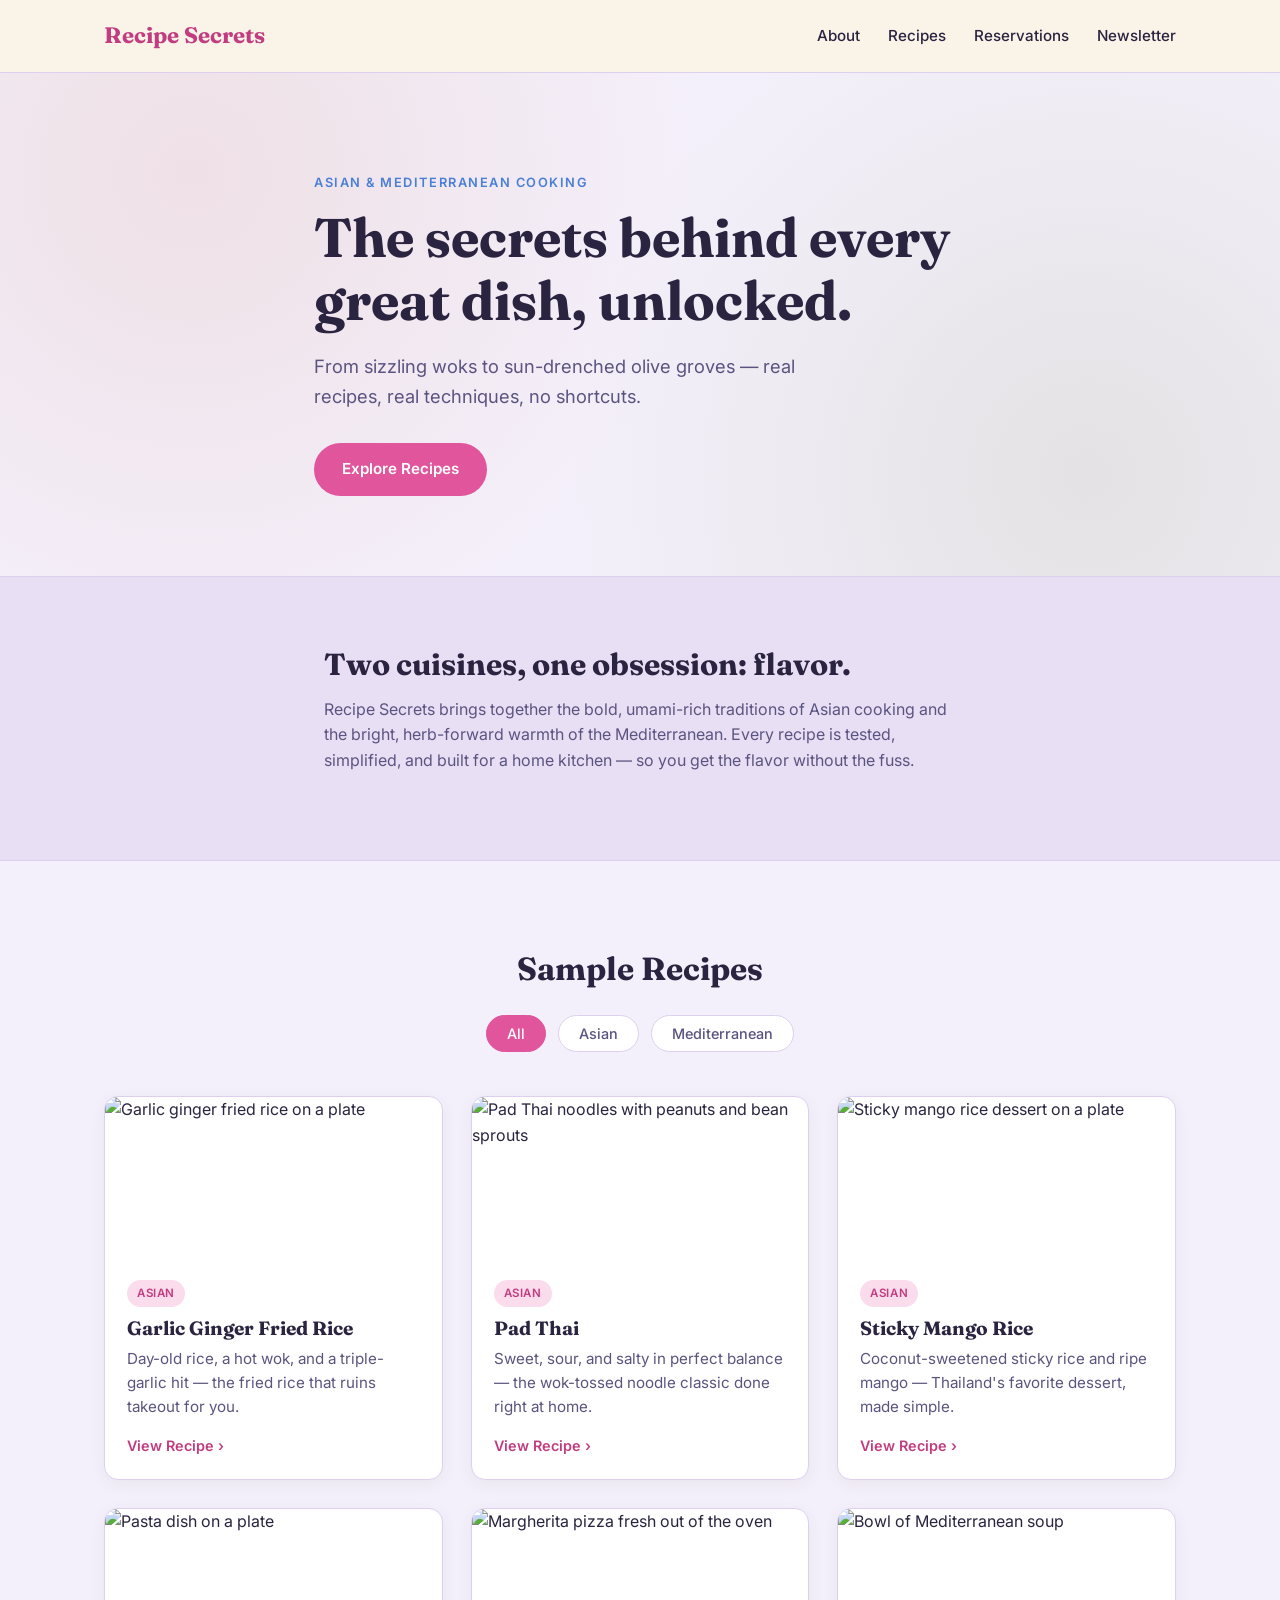
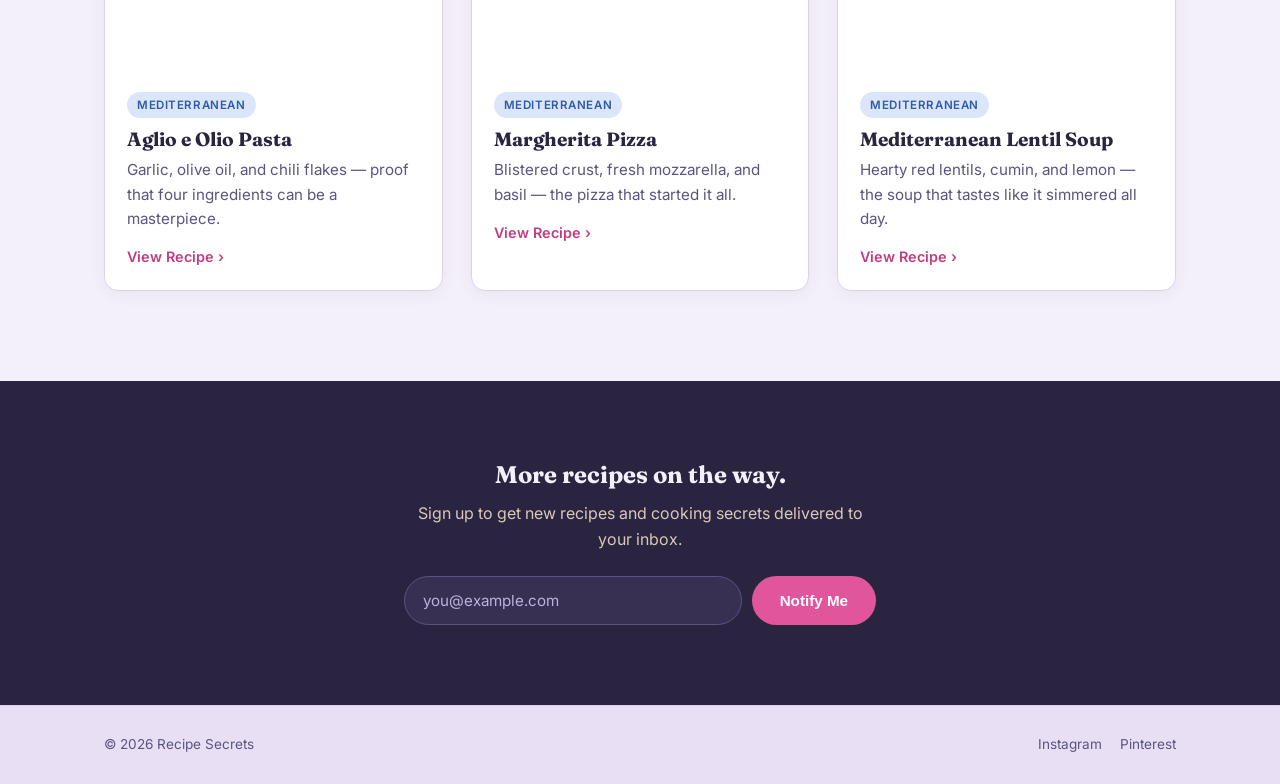
==== index.html @ 4d6f01ff "Initial commit: version 1 Co-Authored-By: Claude Sonnet 5 <noreply@anthropic.com>" ====
<!DOCTYPE html>
<html lang="en">
<head>
<meta charset="UTF-8">
<meta name="viewport" content="width=device-width, initial-scale=1.0">
<title>Recipe Secrets — Asian &amp; Mediterranean Cooking</title>
<link rel="preconnect" href="https://fonts.googleapis.com">
<link rel="preconnect" href="https://fonts.gstatic.com" crossorigin>
<link href="https://fonts.googleapis.com/css2?family=Fraunces:opsz,wght@9..144,500;9..144,600;9..144,700&family=Inter:wght@400;500;600&display=swap" rel="stylesheet">
<link rel="stylesheet" href="style.css">
</head>
<body>

<header class="site-header">
  <div class="wrap header-inner">
    <a href="#top" class="logo">Recipe Secrets</a>
    <nav class="nav">
      <a href="#about">About</a>
      <a href="#recipes">Recipes</a>
      <a href="booking.html">Reservations</a>
      <a href="#newsletter">Newsletter</a>
    </nav>
  </div>
</header>

<main>

  <section class="hero" id="top">
    <div class="wrap hero-inner">
      <p class="eyebrow">Asian &amp; Mediterranean Cooking</p>
      <h1>The secrets behind every great dish, unlocked.</h1>
      <p class="hero-sub">From sizzling woks to sun-drenched olive groves — real recipes, real techniques, no shortcuts.</p>
      <a href="#recipes" class="btn btn-primary">Explore Recipes</a>
    </div>
  </section>

  <section class="about" id="about">
    <div class="wrap about-inner">
      <h2>Two cuisines, one obsession: flavor.</h2>
      <p>Recipe Secrets brings together the bold, umami-rich traditions of Asian cooking and the bright, herb-forward warmth of the Mediterranean. Every recipe is tested, simplified, and built for a home kitchen — so you get the flavor without the fuss.</p>
    </div>
  </section>

  <section class="recipes" id="recipes">
    <div class="wrap">
      <h2>Sample Recipes</h2>
      <div class="filters" role="tablist" aria-label="Filter recipes by cuisine">
        <button class="filter-btn active" data-filter="all" role="tab" aria-selected="true">All</button>
        <button class="filter-btn" data-filter="asian" role="tab" aria-selected="false">Asian</button>
        <button class="filter-btn" data-filter="mediterranean" role="tab" aria-selected="false">Mediterranean</button>
      </div>

      <div class="recipe-grid" id="recipe-grid">

        <article class="recipe-card" data-cuisine="asian">
          <img class="recipe-img" src="https://images.unsplash.com/photo-1578160112054-954a67602b88?auto=format&fit=crop&w=800&q=80" alt="Garlic ginger fried rice on a plate">
          <div class="recipe-body">
            <span class="tag tag-asian">Asian</span>
            <h3>Garlic Ginger Fried Rice</h3>
            <p class="teaser">Day-old rice, a hot wok, and a triple-garlic hit — the fried rice that ruins takeout for you.</p>
            <details>
              <summary>View Recipe</summary>
              <div class="recipe-detail">
                <h4>Ingredients</h4>
                <ul>
                  <li>3 cups day-old cooked rice</li>
                  <li>4 cloves garlic, minced</li>
                  <li>1 tbsp fresh ginger, minced</li>
                  <li>2 eggs, beaten</li>
                  <li>3 tbsp soy sauce</li>
                  <li>2 spring onions, sliced</li>
                  <li>2 tbsp neutral oil</li>
                </ul>
                <h4>Steps</h4>
                <ol>
                  <li>Heat oil in a wok over high heat until shimmering.</li>
                  <li>Add garlic and ginger, stir-fry 20 seconds until fragrant.</li>
                  <li>Push aside, scramble in eggs until just set.</li>
                  <li>Add rice, breaking up clumps, tossing to coat for 3–4 minutes.</li>
                  <li>Stir in soy sauce, toss another minute, top with spring onions.</li>
                </ol>
              </div>
            </details>
          </div>
        </article>

        <article class="recipe-card" data-cuisine="asian">
          <img class="recipe-img" src="https://images.unsplash.com/photo-1754586254034-4d2566ea5854?auto=format&fit=crop&w=800&q=80" alt="Pad Thai noodles with peanuts and bean sprouts">
          <div class="recipe-body">
            <span class="tag tag-asian">Asian</span>
            <h3>Pad Thai</h3>
            <p class="teaser">Sweet, sour, and salty in perfect balance — the wok-tossed noodle classic done right at home.</p>
            <details>
              <summary>View Recipe</summary>
              <div class="recipe-detail">
                <h4>Ingredients</h4>
                <ul>
                  <li>200g flat rice noodles</li>
                  <li>200g shrimp or tofu</li>
                  <li>2 eggs</li>
                  <li>3 tbsp tamarind paste</li>
                  <li>2 tbsp fish sauce, 2 tbsp palm sugar</li>
                  <li>Bean sprouts, crushed peanuts, lime wedges</li>
                </ul>
                <h4>Steps</h4>
                <ol>
                  <li>Soak rice noodles in warm water until pliable, drain.</li>
                  <li>Stir-fry shrimp or tofu in hot oil until nearly done, push aside.</li>
                  <li>Scramble in eggs, then add noodles and sauce mixture.</li>
                  <li>Toss until noodles absorb the sauce, fold in bean sprouts.</li>
                  <li>Top with crushed peanuts and a squeeze of lime.</li>
                </ol>
              </div>
            </details>
          </div>
        </article>

        <article class="recipe-card" data-cuisine="asian">
          <img class="recipe-img" src="https://images.unsplash.com/photo-1711161988375-da7eff032e45?auto=format&fit=crop&w=800&q=80" alt="Sticky mango rice dessert on a plate">
          <div class="recipe-body">
            <span class="tag tag-asian">Asian</span>
            <h3>Sticky Mango Rice</h3>
            <p class="teaser">Coconut-sweetened sticky rice and ripe mango — Thailand's favorite dessert, made simple.</p>
            <details>
              <summary>View Recipe</summary>
              <div class="recipe-detail">
                <h4>Ingredients</h4>
                <ul>
                  <li>1 cup glutinous rice, soaked overnight</li>
                  <li>1 cup coconut milk</li>
                  <li>3 tbsp sugar, 1/2 tsp salt</li>
                  <li>2 ripe mangoes, sliced</li>
                  <li>1 tbsp toasted sesame seeds</li>
                </ul>
                <h4>Steps</h4>
                <ol>
                  <li>Steam soaked rice for 20–25 minutes until tender.</li>
                  <li>Warm coconut milk with sugar and salt until dissolved.</li>
                  <li>Fold most of the coconut milk into the hot rice, rest 10 minutes.</li>
                  <li>Plate rice with sliced mango, drizzle remaining coconut milk.</li>
                  <li>Sprinkle with toasted sesame seeds.</li>
                </ol>
              </div>
            </details>
          </div>
        </article>

        <article class="recipe-card" data-cuisine="mediterranean">
          <img class="recipe-img" src="https://images.unsplash.com/photo-1605888969139-42cca4308aa2?auto=format&fit=crop&w=800&q=80" alt="Pasta dish on a plate">
          <div class="recipe-body">
            <span class="tag tag-med">Mediterranean</span>
            <h3>Aglio e Olio Pasta</h3>
            <p class="teaser">Garlic, olive oil, and chili flakes — proof that four ingredients can be a masterpiece.</p>
            <details>
              <summary>View Recipe</summary>
              <div class="recipe-detail">
                <h4>Ingredients</h4>
                <ul>
                  <li>400g spaghetti</li>
                  <li>6 cloves garlic, thinly sliced</li>
                  <li>1/2 cup olive oil</li>
                  <li>1 tsp red chili flakes</li>
                  <li>Fresh parsley, chopped</li>
                  <li>Parmesan, to serve</li>
                </ul>
                <h4>Steps</h4>
                <ol>
                  <li>Cook spaghetti in salted water until al dente, reserve 1 cup pasta water.</li>
                  <li>Gently fry garlic in olive oil until golden, not browned.</li>
                  <li>Add chili flakes, then toss in drained pasta.</li>
                  <li>Loosen with pasta water until glossy, stir in parsley.</li>
                  <li>Finish with grated parmesan.</li>
                </ol>
              </div>
            </details>
          </div>
        </article>

        <article class="recipe-card" data-cuisine="mediterranean">
          <img class="recipe-img" src="https://images.unsplash.com/photo-1607811253515-57ef7723099d?auto=format&fit=crop&w=800&q=80" alt="Margherita pizza fresh out of the oven">
          <div class="recipe-body">
            <span class="tag tag-med">Mediterranean</span>
            <h3>Margherita Pizza</h3>
            <p class="teaser">Blistered crust, fresh mozzarella, and basil — the pizza that started it all.</p>
            <details>
              <summary>View Recipe</summary>
              <div class="recipe-detail">
                <h4>Ingredients</h4>
                <ul>
                  <li>1 pizza dough ball</li>
                  <li>1/2 cup crushed tomatoes</li>
                  <li>125g fresh mozzarella, torn</li>
                  <li>Fresh basil leaves</li>
                  <li>2 tbsp olive oil</li>
                  <li>Salt, to taste</li>
                </ul>
                <h4>Steps</h4>
                <ol>
                  <li>Preheat oven with a pizza stone or tray to its highest setting.</li>
                  <li>Stretch dough into a round, spread with crushed tomatoes.</li>
                  <li>Scatter mozzarella evenly over the sauce.</li>
                  <li>Bake 8–10 minutes until the crust blisters and cheese bubbles.</li>
                  <li>Top with fresh basil and a drizzle of olive oil.</li>
                </ol>
              </div>
            </details>
          </div>
        </article>

        <article class="recipe-card" data-cuisine="mediterranean">
          <img class="recipe-img" src="https://images.unsplash.com/photo-1608930532174-18ff53f01438?auto=format&fit=crop&w=800&q=80" alt="Bowl of Mediterranean soup">
          <div class="recipe-body">
            <span class="tag tag-med">Mediterranean</span>
            <h3>Mediterranean Lentil Soup</h3>
            <p class="teaser">Hearty red lentils, cumin, and lemon — the soup that tastes like it simmered all day.</p>
            <details>
              <summary>View Recipe</summary>
              <div class="recipe-detail">
                <h4>Ingredients</h4>
                <ul>
                  <li>1.5 cups red lentils, rinsed</li>
                  <li>1 onion, diced</li>
                  <li>2 carrots, diced</li>
                  <li>2 tsp cumin, 1 tsp paprika</li>
                  <li>6 cups vegetable stock</li>
                  <li>Juice of 1 lemon</li>
                </ul>
                <h4>Steps</h4>
                <ol>
                  <li>Sauté onion and carrots in olive oil until soft.</li>
                  <li>Stir in cumin and paprika, cook 1 minute until fragrant.</li>
                  <li>Add lentils and stock, simmer 20–25 minutes until tender.</li>
                  <li>Blend partially for a thicker texture, if desired.</li>
                  <li>Finish with lemon juice before serving.</li>
                </ol>
              </div>
            </details>
          </div>
        </article>

      </div>
    </div>
  </section>

  <section class="newsletter" id="newsletter">
    <div class="wrap newsletter-inner">
      <h2>More recipes on the way.</h2>
      <p>Sign up to get new recipes and cooking secrets delivered to your inbox.</p>
      <form class="newsletter-form" id="newsletter-form">
        <input type="email" placeholder="you@example.com" required aria-label="Email address">
        <button type="submit" class="btn btn-primary">Notify Me</button>
      </form>
      <p class="form-note" id="form-note" hidden>Thanks! We'll be in touch.</p>
    </div>
  </section>

</main>

<footer class="site-footer">
  <div class="wrap footer-inner">
    <span>© 2026 Recipe Secrets</span>
    <div class="socials">
      <a href="#" aria-label="Instagram">Instagram</a>
      <a href="#" aria-label="Pinterest">Pinterest</a>
    </div>
  </div>
</footer>

<script src="script.js"></script>
</body>
</html>
---- style.css ----
:root {
  --cream: #f4f0fb;
  --cream-dark: #e8dff5;
  --brown: #2a2440;
  --brown-soft: #5b5480;
  --terracotta: #e0559b;
  --terracotta-dark: #c23d80;
  --olive: #4a7fd6;
  --border: #ddd0ee;
  --radius: 14px;
  --font-display: "Fraunces", serif;
  --font-body: "Inter", sans-serif;
}

* { box-sizing: border-box; }

html { scroll-behavior: smooth; }

body {
  margin: 0;
  font-family: var(--font-body);
  color: var(--brown);
  background: var(--cream);
  line-height: 1.6;
}

.wrap {
  max-width: 1120px;
  margin: 0 auto;
  padding: 0 24px;
}

h1, h2, h3, h4 {
  font-family: var(--font-display);
  color: var(--brown);
  margin: 0 0 0.5em;
  line-height: 1.15;
}

p { margin: 0 0 1em; color: var(--brown-soft); }

a { color: inherit; }

/* Header */
.site-header {
  position: sticky;
  top: 0;
  z-index: 10;
  background: rgba(250, 243, 231, 0.92);
  backdrop-filter: blur(6px);
  border-bottom: 1px solid var(--border);
}

.header-inner {
  display: flex;
  align-items: center;
  justify-content: space-between;
  padding-top: 18px;
  padding-bottom: 18px;
}

.logo {
  font-family: var(--font-display);
  font-weight: 700;
  font-size: 1.4rem;
  text-decoration: none;
  color: var(--terracotta-dark);
}

.nav { display: flex; gap: 28px; }

.nav a {
  text-decoration: none;
  font-weight: 500;
  font-size: 0.95rem;
  color: var(--brown);
}

.nav a:hover { color: var(--terracotta-dark); }

/* Buttons */
.btn {
  display: inline-block;
  padding: 14px 28px;
  border-radius: 999px;
  font-weight: 600;
  text-decoration: none;
  font-size: 0.95rem;
  border: none;
  cursor: pointer;
}

.btn-primary {
  background: var(--terracotta);
  color: #fff;
  transition: background 0.15s ease;
}

.btn-primary:hover { background: var(--terracotta-dark); }

/* Hero */
.hero {
  padding: 100px 0 80px;
  background:
    radial-gradient(circle at 15% 20%, rgba(193,84,44,0.10), transparent 45%),
    radial-gradient(circle at 85% 80%, rgba(111,125,60,0.12), transparent 45%);
}

.hero-inner { max-width: 700px; }

.eyebrow {
  text-transform: uppercase;
  letter-spacing: 0.12em;
  font-size: 0.8rem;
  font-weight: 600;
  color: var(--olive);
  margin-bottom: 14px;
}

.hero h1 {
  font-size: clamp(2.2rem, 5vw, 3.4rem);
  margin-bottom: 20px;
}

.hero-sub {
  font-size: 1.15rem;
  margin-bottom: 32px;
  max-width: 540px;
}

/* About */
.about {
  padding: 70px 0;
  background: var(--cream-dark);
  border-top: 1px solid var(--border);
  border-bottom: 1px solid var(--border);
}

.about-inner { max-width: 680px; }

.about h2 { font-size: 1.9rem; }

/* Recipes */
.recipes { padding: 90px 0; }

.recipes h2 {
  font-size: 2rem;
  text-align: center;
  margin-bottom: 28px;
}

.filters {
  display: flex;
  justify-content: center;
  gap: 12px;
  margin-bottom: 44px;
}

.filter-btn {
  padding: 9px 20px;
  border-radius: 999px;
  border: 1px solid var(--border);
  background: #fff;
  color: var(--brown-soft);
  font-family: var(--font-body);
  font-weight: 500;
  font-size: 0.9rem;
  cursor: pointer;
  transition: all 0.15s ease;
}

.filter-btn:hover { border-color: var(--terracotta); }

.filter-btn.active {
  background: var(--terracotta);
  border-color: var(--terracotta);
  color: #fff;
}

.recipe-grid {
  display: grid;
  grid-template-columns: repeat(auto-fill, minmax(300px, 1fr));
  gap: 28px;
}

.recipe-card {
  background: #fff;
  border-radius: var(--radius);
  overflow: hidden;
  border: 1px solid var(--border);
  box-shadow: 0 4px 16px rgba(61, 43, 31, 0.06);
  display: flex;
  flex-direction: column;
}

.recipe-card.hidden { display: none; }

.recipe-img {
  height: 160px;
  display: block;
  width: 100%;
  object-fit: cover;
}

.recipe-body { padding: 22px; }

.tag {
  display: inline-block;
  font-size: 0.72rem;
  font-weight: 600;
  text-transform: uppercase;
  letter-spacing: 0.05em;
  padding: 4px 10px;
  border-radius: 999px;
  margin-bottom: 10px;
}

.tag-asian { background: #fbdcec; color: var(--terracotta-dark); }
.tag-med { background: #dbe6fa; color: #2f5ba8; }

.recipe-body h3 { font-size: 1.2rem; margin-bottom: 8px; }

.teaser { font-size: 0.95rem; margin-bottom: 14px; }

details summary {
  cursor: pointer;
  font-weight: 600;
  color: var(--terracotta-dark);
  font-size: 0.9rem;
  list-style: none;
}

details summary::-webkit-details-marker { display: none; }

details summary::after {
  content: " ›";
}

details[open] summary::after {
  content: " ˅";
}

.recipe-detail {
  margin-top: 16px;
  padding-top: 16px;
  border-top: 1px dashed var(--border);
}

.recipe-detail h4 {
  font-size: 0.85rem;
  text-transform: uppercase;
  letter-spacing: 0.04em;
  color: var(--olive);
  margin-bottom: 8px;
}

.recipe-detail ul, .recipe-detail ol {
  margin: 0 0 16px;
  padding-left: 20px;
  font-size: 0.92rem;
  color: var(--brown-soft);
}

.recipe-detail li { margin-bottom: 4px; }

/* Newsletter */
.newsletter {
  background: var(--brown);
  color: var(--cream);
  padding: 80px 0;
  text-align: center;
}

.newsletter-inner { max-width: 520px; margin: 0 auto; }

.newsletter h2 { color: var(--cream); }

.newsletter p { color: #d9c9b8; }

.newsletter-form {
  display: flex;
  gap: 10px;
  margin-top: 24px;
}

.newsletter-form input {
  flex: 1;
  padding: 14px 18px;
  border-radius: 999px;
  border: 1px solid #5b5480;
  background: #4a446e68;
  color: var(--cream);
  font-size: 0.95rem;
  font-family: var(--font-body);
}

.newsletter-form input::placeholder { color: #bcb3d9; }

.newsletter-form input:focus {
  outline: 2px solid var(--terracotta);
  outline-offset: 2px;
}

.form-note {
  margin-top: 16px;
  color: #a8c8f0;
  font-weight: 500;
}

/* Footer */
.site-footer {
  padding: 28px 0;
  background: var(--cream-dark);
  border-top: 1px solid var(--border);
}

.footer-inner {
  display: flex;
  justify-content: space-between;
  align-items: center;
  font-size: 0.85rem;
  color: var(--brown-soft);
}

.socials { display: flex; gap: 18px; }

.socials a { text-decoration: none; color: var(--brown-soft); }
.socials a:hover { color: var(--terracotta-dark); }

/* Booking page */
.booking-hero {
  padding: 90px 0 50px;
  text-align: center;
  background:
    radial-gradient(circle at 15% 20%, rgba(224,85,155,0.10), transparent 45%),
    radial-gradient(circle at 85% 80%, rgba(74,127,214,0.12), transparent 45%);
}

.booking-hero .hero-sub { margin: 0 auto; }

.booking-section { padding: 20px 0 90px; }

.booking-wrap {
  display: grid;
  grid-template-columns: 2fr 1fr;
  gap: 40px;
  align-items: start;
}

.booking-form {
  background: #fff;
  border: 1px solid var(--border);
  border-radius: var(--radius);
  padding: 32px;
  box-shadow: 0 4px 16px rgba(42, 36, 64, 0.06);
}

.form-row { margin-bottom: 20px; }

.form-row-split {
  display: grid;
  grid-template-columns: 1fr 1fr;
  gap: 16px;
}

.booking-form label {
  display: block;
  font-weight: 600;
  font-size: 0.9rem;
  margin-bottom: 6px;
  color: var(--brown);
}

.optional { font-weight: 400; color: var(--brown-soft); }

.booking-form input,
.booking-form select,
.booking-form textarea {
  width: 100%;
  padding: 12px 14px;
  border-radius: 8px;
  border: 1px solid var(--border);
  background: var(--cream);
  color: var(--brown);
  font-family: var(--font-body);
  font-size: 0.95rem;
}

.booking-form input:focus,
.booking-form select:focus,
.booking-form textarea:focus {
  outline: 2px solid var(--terracotta);
  outline-offset: 1px;
}

.booking-form textarea { resize: vertical; }

.booking-form .btn { width: 100%; }

.form-error {
  margin-top: 14px;
  color: var(--terracotta-dark);
  font-weight: 500;
}

.booking-note {
  margin-top: 14px;
  color: var(--olive);
  font-weight: 600;
}

.booking-info {
  background: var(--cream-dark);
  border: 1px solid var(--border);
  border-radius: var(--radius);
  padding: 28px;
}

.booking-info h3 { font-size: 1.1rem; margin-bottom: 14px; }

.booking-info ul {
  margin: 0;
  padding-left: 18px;
  font-size: 0.9rem;
  color: var(--brown-soft);
}

.booking-info li { margin-bottom: 10px; }

/* Responsive */
@media (max-width: 640px) {
  .header-inner { flex-direction: column; gap: 12px; }
  .nav { gap: 18px; }
  .newsletter-form { flex-direction: column; }
  .footer-inner { flex-direction: column; gap: 10px; text-align: center; }
  .booking-wrap { grid-template-columns: 1fr; }
  .form-row-split { grid-template-columns: 1fr; }
}
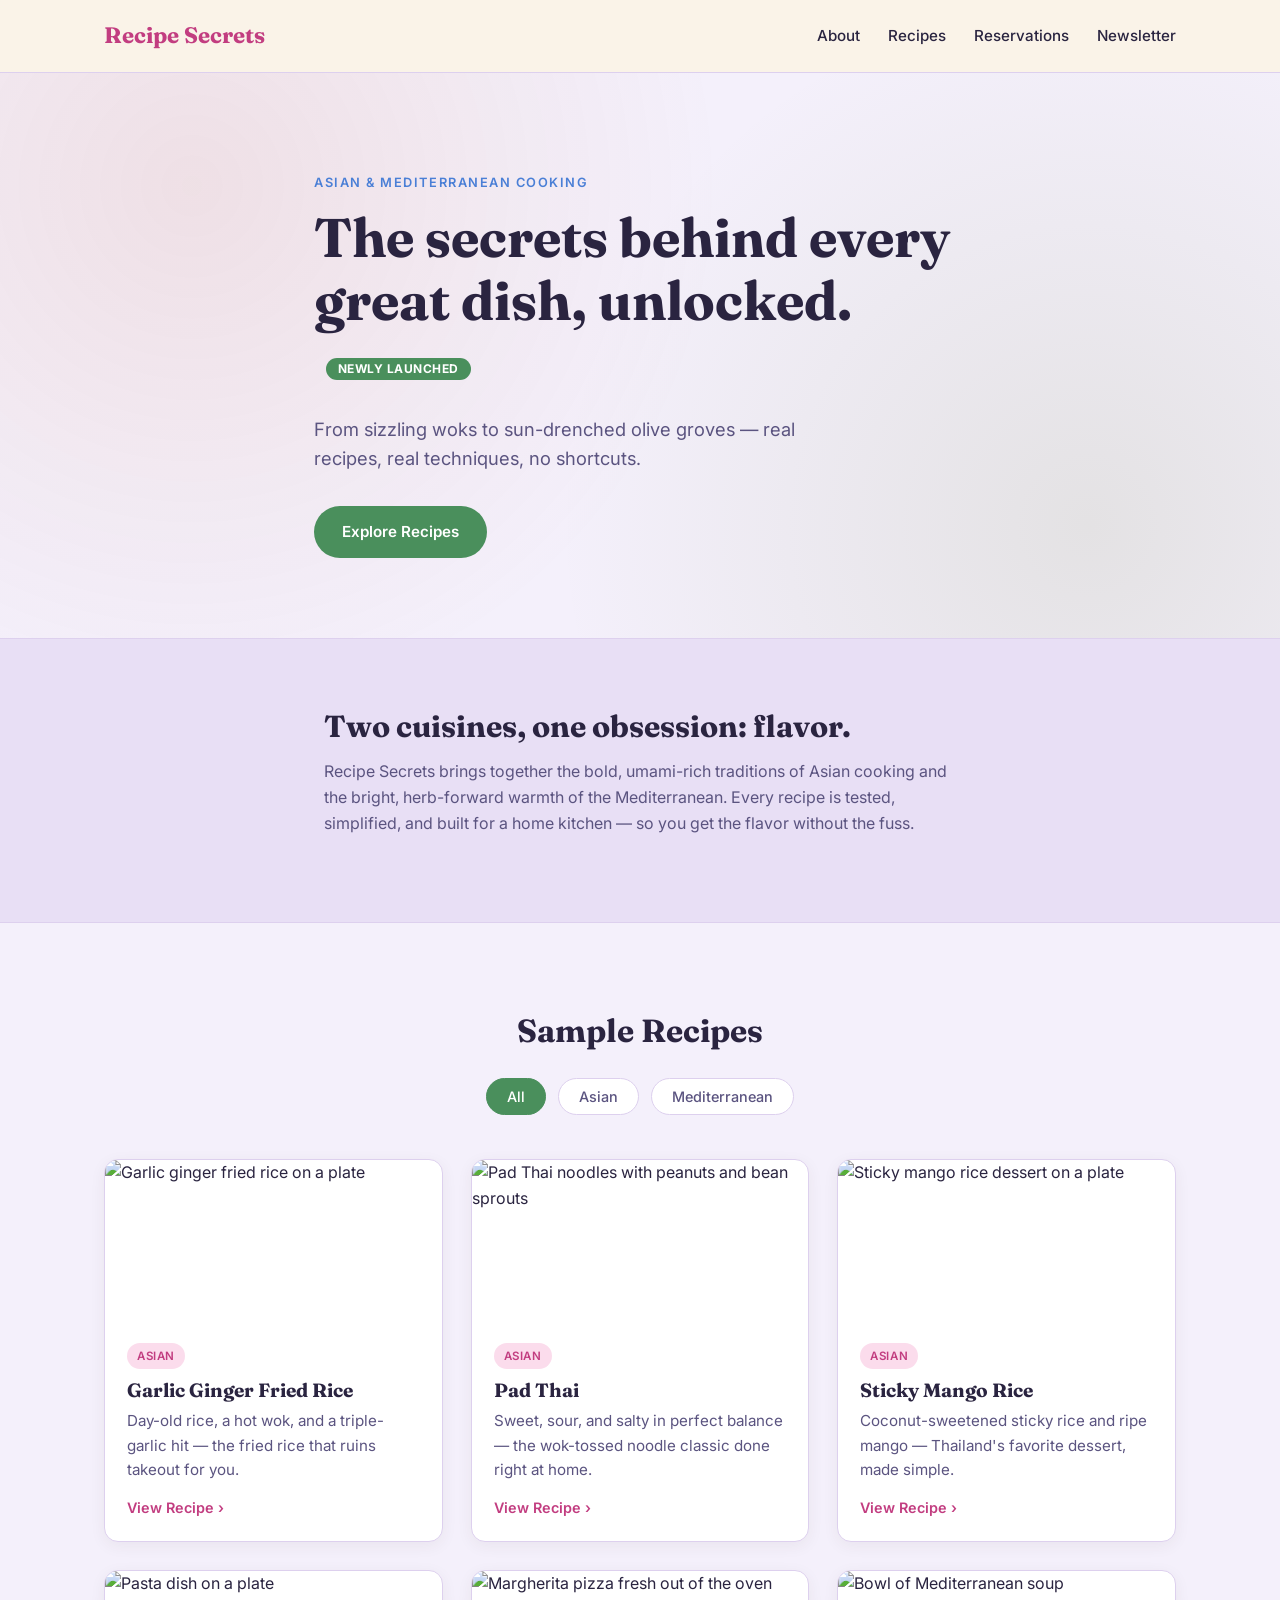
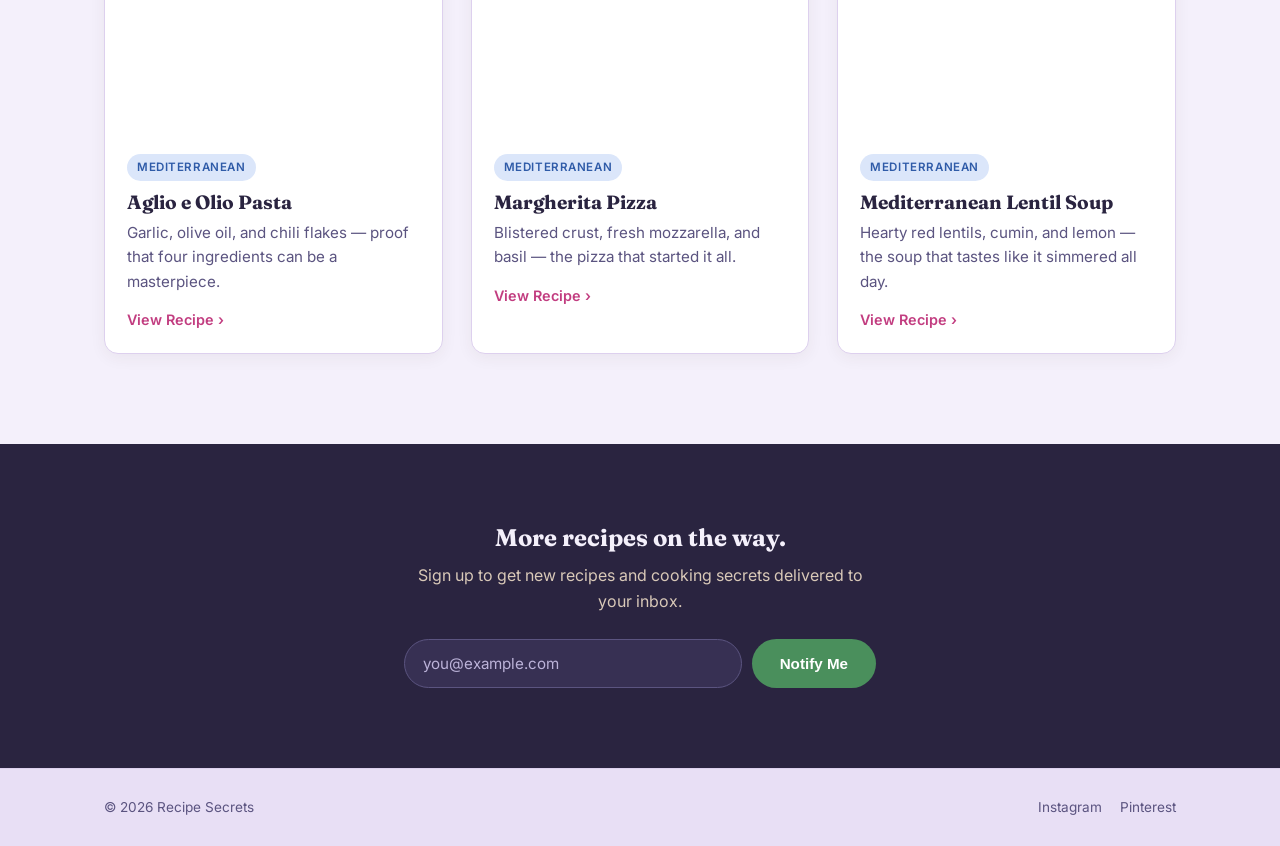
==== commit 1f8010ab: "Add "Newly Launched" badge to hero heading Co-Authored-By: Claude Sonnet 5 <noreply@anthropic.com>" ====
--- a/index.html
+++ b/index.html
@@ -28,7 +28,7 @@
   <section class="hero" id="top">
     <div class="wrap hero-inner">
       <p class="eyebrow">Asian &amp; Mediterranean Cooking</p>
-      <h1>The secrets behind every great dish, unlocked.</h1>
+      <h1>The secrets behind every great dish, unlocked. <span class="badge-new">Newly Launched</span></h1>
       <p class="hero-sub">From sizzling woks to sun-drenched olive groves — real recipes, real techniques, no shortcuts.</p>
       <a href="#recipes" class="btn btn-primary">Explore Recipes</a>
     </div>
--- a/style.css
+++ b/style.css
@@ -5,6 +5,8 @@
   --brown-soft: #5b5480;
   --terracotta: #e0559b;
   --terracotta-dark: #c23d80;
+  --btn-green: #4a8f5c;
+  --btn-green-dark: #3a7148;
   --olive: #4a7fd6;
   --border: #ddd0ee;
   --radius: 14px;
@@ -91,12 +93,27 @@
 }
 
 .btn-primary {
-  background: var(--terracotta);
+  background: var(--btn-green);
   color: #fff;
   transition: background 0.15s ease;
 }
 
-.btn-primary:hover { background: var(--terracotta-dark); }
+.btn-primary:hover { background: var(--btn-green-dark); }
+
+.badge-new {
+  display: inline-block;
+  vertical-align: middle;
+  margin-left: 12px;
+  padding: 4px 12px;
+  border-radius: 999px;
+  background: var(--btn-green);
+  color: #fff;
+  font-family: var(--font-body);
+  font-size: 0.75rem;
+  font-weight: 700;
+  letter-spacing: 0.04em;
+  text-transform: uppercase;
+}
 
 /* Hero */
 .hero {
@@ -172,8 +189,8 @@
 .filter-btn:hover { border-color: var(--terracotta); }
 
 .filter-btn.active {
-  background: var(--terracotta);
-  border-color: var(--terracotta);
+  background: var(--btn-green);
+  border-color: var(--btn-green);
   color: #fff;
 }
 
